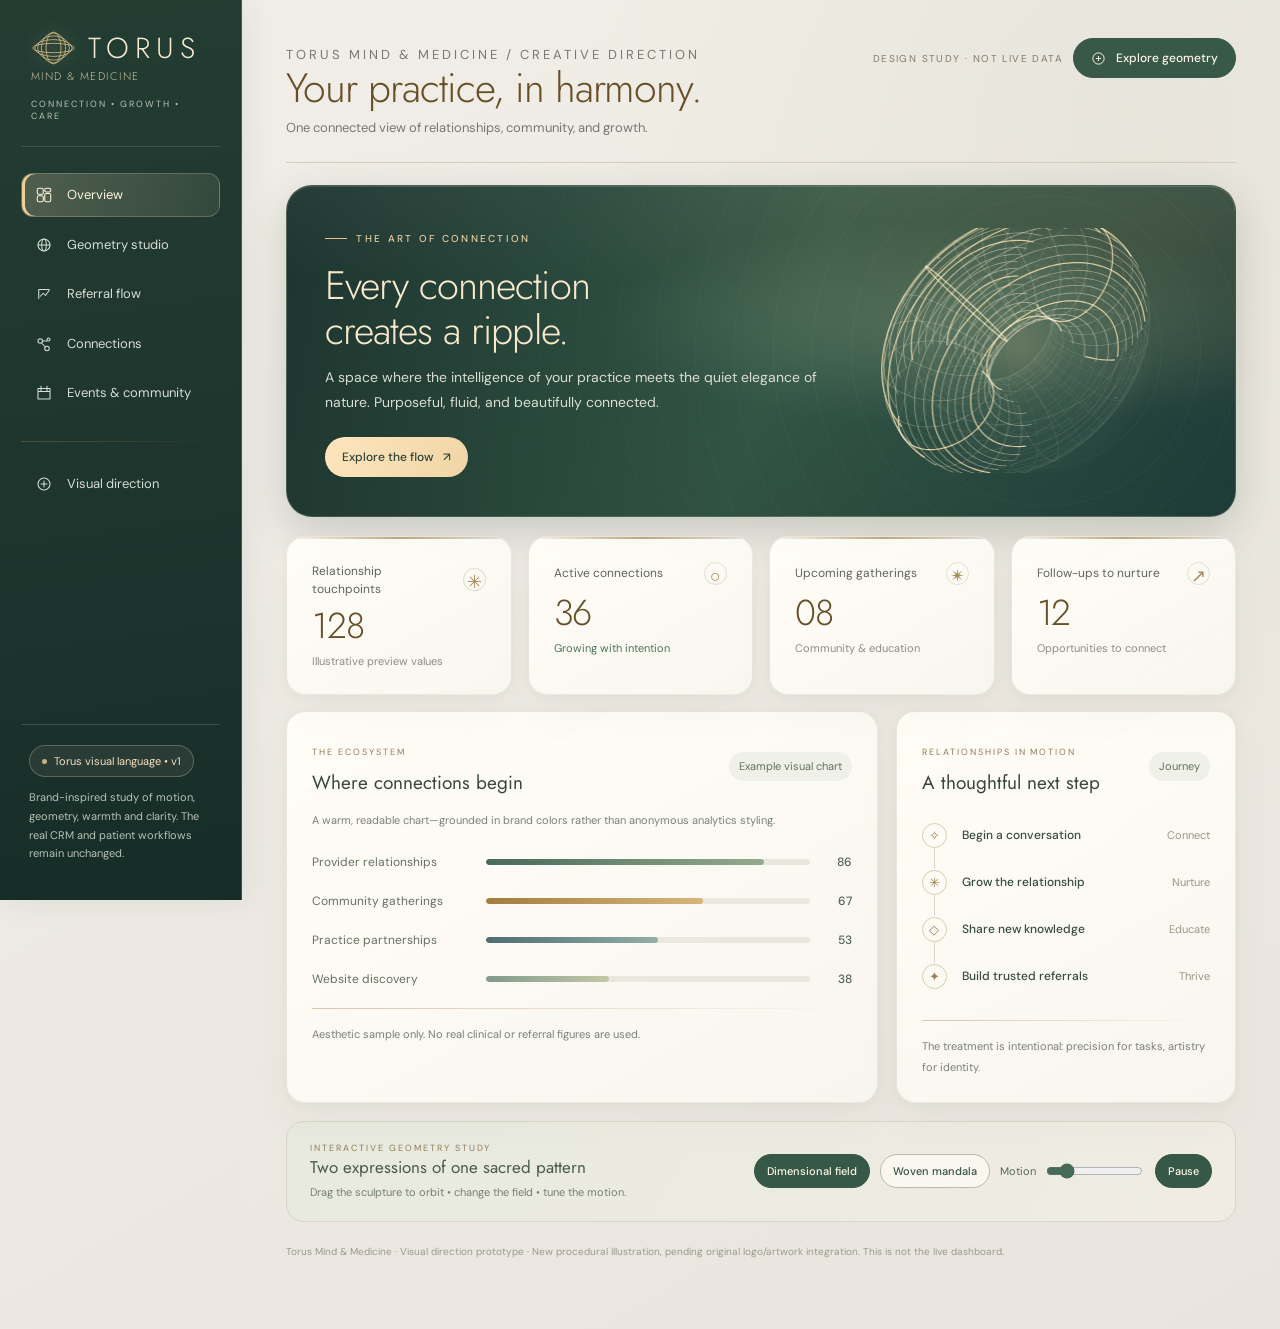
==== dashboard/visual-preview.html @ 4be5b1e2 "Integrate Torus visual theme and animated sacred geometry; bundle reliable self-contained preview" ====
<!doctype html>
<html lang="en" data-theme="torus"><head><meta charset="UTF-8"/><meta name="viewport" content="width=device-width,initial-scale=1"/><title>Torus Mind & Medicine — Visual Direction (Self-contained)</title>
<link rel="preconnect" href="https://fonts.googleapis.com"><link rel="preconnect" href="https://fonts.gstatic.com" crossorigin>
<link href="https://fonts.googleapis.com/css2?family=DM+Sans:wght@400;500;600&family=Jost:wght@300;400;500&display=swap" rel="stylesheet">
<style>
:root{--torus-moss-shadow:#4a6457;--torus-muted-grove:#809a8c;--torus-golden-haze:#ffe5bd;--torus-bronze-soil:#674f28;--torus-solar-resin:#a37c3f;--torus-deep-canopy:#4d6d71;--torus-lunar-sage:#c0c0a5;--torus-moon-dust:#e9e5de;--torus-obsidian-air:#272d32;--bg:#e9e5de;--surface:#f7f4ef;--surface-2:#fdfbf7;--surface-sunken:#dfdbd2;--border:#d4cec2;--text:#272d32;--text-muted:#565b56;--accent:#4a6457;--accent-fg:#fff;--heading:#674f28;--highlight:#ffe5bd;--font-display:'Jost',sans-serif;--font-sans:'DM Sans',sans-serif;--display-weight:300;--text-xs:12px;--text-sm:14px;--text-md:16px;--text-lg:18px;--text-2xl:28px;--text-3xl:36px;--leading-tight:1.15;--leading-body:1.55;--radius-md:12px;--radius-lg:20px;--space-1:4px;--space-2:8px;--space-3:12px;--space-4:16px;--space-5:24px;--space-6:32px;--ease-out:cubic-bezier(.16,1,.3,1);--content-max:1600px;--sidebar-w:242px;--hit:44px;--shadow-sm:0 1px 2px rgba(39,45,50,.04)}
*{box-sizing:border-box}html,body{margin:0;min-height:100%;}body{font:14px/1.5 var(--font-sans);background:var(--bg);color:var(--text);-webkit-font-smoothing:antialiased}.app{display:grid;grid-template-columns:242px minmax(0,1fr);min-height:100vh}.side{display:flex;flex-direction:column;padding:31px 21px 26px;gap:26px;position:sticky;top:0;height:100vh}.brand{display:grid;gap:4px;padding:0 10px}.brand-row{display:flex;gap:12px;align-items:center}.brand-mark{width:45px;height:34px;color:#e4c48c}.wordmark{font:300 29px/1 var(--font-display);color:#eee7d8;text-transform:uppercase;letter-spacing:.22em}.tagline{font:300 11px/1.4 var(--font-display);letter-spacing:.19em;text-transform:uppercase}.brand small{font:400 9px var(--font-sans);text-transform:uppercase;letter-spacing:.22em;margin-top:10px}.nav{display:grid;gap:6px}.nav a{display:flex;gap:14px;align-items:center;text-decoration:none;border:1px solid transparent;padding:11px 13px;border-radius:12px;font-size:13px;white-space:nowrap}.nav a svg{width:18px;height:18px;stroke:currentColor;fill:none;stroke-width:1.4;stroke-linecap:round;stroke-linejoin:round}.side-foot{margin-top:auto;padding:20px 8px 0;border-top:1px solid rgba(255,255,255,.14)}.side-foot p{font-size:11px;color:#b8c2b6;line-height:1.7}.side-foot .chipfoot{border:1px solid rgba(251,228,186,.26);border-radius:50px;padding:7px 12px;color:#f5e1bf;font-size:11px;display:inline-flex;gap:7px;align-items:center;background:rgba(252,229,189,.07)}.chipfoot::before{content:'';width:5px;height:5px;border-radius:50%;background:#c8b37f}.main{padding:38px 44px 70px;max-width:1600px;width:100%}.top{display:flex;justify-content:space-between;align-items:flex-start;gap:20px;margin-bottom:22px;border-bottom:1px solid var(--border);padding-bottom:27px}.eyebrow{font-size:10px;text-transform:uppercase;letter-spacing:.23em;color:#7a856c;margin:0 0 9px}.top h1{font:300 41px/1.14 var(--font-display);letter-spacing:-.035em;color:var(--heading);margin:0}.top p{color:#757971;font-size:13px;margin:7px 0 0}.top-actions{display:flex;gap:10px;align-items:center}.button{font:500 12px var(--font-sans);padding:10px 17px;border-radius:40px;border:1px solid #b8baab;background:rgba(255,255,255,.44);color:#385344;cursor:pointer;min-height:40px;display:inline-flex;align-items:center;gap:10px}.button:hover{background:#fffdfa}.button.dark{background:#385947;color:#fff8e8;border-color:#385947}.button svg{width:15px;height:15px}.preview-stamp{font-size:10px;color:#827b69;text-transform:uppercase;letter-spacing:.14em;white-space:nowrap}.welcome{display:grid;grid-template-columns:minmax(0,1fr) 41%;align-items:center;padding:34px 39px;min-height:270px;margin-bottom:19px;gap:14px}.welcome .label{font:500 10px var(--font-sans);letter-spacing:.23em;text-transform:uppercase;color:#e7cba1;margin-bottom:19px;display:inline-flex;gap:9px;align-items:center}.welcome .label:before{content:'';display:block;width:22px;height:1px;background:#e3c38b}.welcome h2{margin:0;max-width:15ch;font:300 37px/1.12 var(--font-display);letter-spacing:-.03em;color:#ffead0}.welcome p{max-width:43ch;font-size:13px;color:#ecedde;line-height:1.8;margin:12px 0 22px}.welcome .button{background:linear-gradient(115deg,#ffe5bd,#efd5a6);border:none;color:#2d4438}.kpis{display:grid;grid-template-columns:repeat(4,minmax(0,1fr));gap:16px;margin:16px 0}.kpi{padding:21px 21px 19px;min-height:133px;display:grid;align-content:start;gap:6px;border-radius:18px}.kpi .kpi-head{display:flex;align-items:center;justify-content:space-between;gap:9px;color:#5d655b;font-size:12px}.kpi .mini-icon{height:23px;width:23px;border:1px solid #dfdfd1;border-radius:50%;display:grid;place-items:center;font:18px var(--font-display);color:#a78c5e}.kpi b{font:300 36px/1.2 var(--font-display);letter-spacing:-.03em;color:#604f37}.kpi small{font-size:11px;color:#8a8d84}.tiny{font-size:11px;color:#788278}.good{color:#487558!important}.two-col{display:grid;grid-template-columns:minmax(0,1.27fr) minmax(265px,.73fr);gap:18px}.card{padding:25px;border-radius:19px;min-width:0}.card-head{display:flex;align-items:center;justify-content:space-between;gap:16px;margin-bottom:16px}.card-head h2{font:400 19px var(--font-display);color:#39483b;margin:0}.card-head small{color:#8a8e82;font-size:11px}.pill{display:inline-flex;padding:6px 10px;border-radius:100px;background:#eff0e8;color:#627262;font-size:11px}.bars{display:grid;gap:21px;margin-top:25px}.bar{display:grid;grid-template-columns:160px 1fr 28px;gap:14px;align-items:center;font-size:12px;color:#657063}.bar .track{height:6px;border-radius:20px;background:#e9e8de;overflow:hidden}.bar .fill{display:block;height:100%;border-radius:20px;background:linear-gradient(90deg,#476957,#94ab8f);width:var(--w)}.bar:nth-child(2) .fill{background:linear-gradient(90deg,#a37c3f,#d7b679)}.bar:nth-child(3) .fill{background:linear-gradient(90deg,#4d6d71,#92afa8)}.bar:nth-child(4) .fill{background:linear-gradient(90deg,#809a8c,#c5c8a6)}.bar b{text-align:right;font-weight:500;color:#536358}.journey{display:grid;gap:0}.journey-row{display:grid;grid-template-columns:30px 1fr auto;gap:10px;align-items:center;position:relative;padding:11px 0}.journey-row:not(:last-child):after{content:'';position:absolute;left:12px;top:36px;bottom:-10px;border-left:1px solid #ddd7c6}.j-icon{height:25px;width:25px;display:grid;place-items:center;border:1px solid #d8ccae;border-radius:50%;color:#9b8056;font-size:13px}.journey-row b{font-weight:500;font-size:12px;color:#374b40}.journey-row span{font-size:11px;color:#9c9484}.visual-lab{margin-top:18px;display:flex;justify-content:space-between;align-items:center;gap:16px;padding:20px 23px;border:1px solid #d7d6c9;border-radius:18px;background:linear-gradient(120deg,#e8eadf,#f0ece3)}.visual-lab h3{margin:0;color:#495c4c;font:400 17px var(--font-display)}.visual-lab p{margin:5px 0 0;font-size:11px;color:#748073}.field-controls{display:flex;align-items:center;gap:10px;flex-wrap:wrap}.field-controls .button{background:#f9f7f0;min-height:34px;padding:7px 12px;font-size:11px}.field-controls .button[aria-pressed='true']{background:#365848;border-color:#365848;color:#fff8e5}.field-controls label{font-size:11px;display:flex;align-items:center;gap:8px;color:#576957}.field-controls input{accent-color:#456b58;width:97px}.mono-tag{font-size:9px;letter-spacing:.22em;color:#907b58;text-transform:uppercase}.footer-note{margin:22px 0 0;color:#9a998d;font-size:10px}.dot-divider{height:1px;background:linear-gradient(90deg,rgba(163,124,63,.4),transparent);margin:20px 0 14px}.mobile-nav{display:none}
@media(max-width:1050px){.app{grid-template-columns:200px 1fr}.side{padding:23px 12px}.main{padding:25px 23px}.welcome{padding:27px}.welcome h2{font-size:31px}.kpis{grid-template-columns:repeat(2,minmax(0,1fr))}.two-col{grid-template-columns:1fr}}
@media(max-width:700px){.app{display:block}.side{position:static;width:auto;height:auto;padding:14px 20px;gap:0}.brand{padding:0;display:flex;align-items:center;gap:18px}.brand .brand-row{flex:none}.brand small,.side .nav,.side-foot{display:none}.main{padding:20px 14px}.top h1{font-size:31px}.top-actions{display:none}.welcome{grid-template-columns:1fr;padding:24px}.welcome h2{font-size:30px}.welcome .torus-field{height:210px}.visual-lab{display:grid}.kpis{gap:10px}.kpi{padding:16px}.kpi b{font-size:31px}.bar{grid-template-columns:116px 1fr 23px;gap:8px}.mobile-nav{display:flex;color:#e5d9b9;justify-content:space-between;margin-left:auto}.mono-tag{display:none}}
</style><style id="torus-visual-embedded">/* TORUS | Visual signature layer v1
   Add after the existing tokens.css, torus-theme.css and style.css.
   Uses the existing verified palette; no changes to data, navigation, or backend. */
[data-theme='torus'] {
  --visual-forest: #213a32;
  --visual-forest-mid: #355747;
  --visual-gold: var(--torus-golden-haze);
  --visual-gold-deep: var(--torus-solar-resin);
  --visual-paper: #f6f2ea;
  --visual-leaf: #becfba;
  --visual-halo: rgb(163 124 63 / .17);
  --visual-outline: rgb(103 79 40 / .11);
}
[data-theme='torus'] body,
[data-theme='torus'] .main {background: radial-gradient(ellipse at 86% 9%,rgb(192 192 165 / .15),transparent 42%),linear-gradient(150deg,#f1eee7,var(--torus-moon-dust));}
[data-theme='torus'] .side {
  background:linear-gradient(172deg,#233d33 0%,#1d332d 66%,#162c27 100%);
  border-right:1px solid rgb(255 229 189 / .17);
  box-shadow:5px 0 32px rgb(30 46 39 / .07);
}
[data-theme='torus'] .brand {padding-bottom:var(--space-5);border-bottom:1px solid rgb(255 239 206 / .13);}
[data-theme='torus'] .brand-mark {color:#e4c48c;filter:drop-shadow(0 0 9px rgb(255 229 189 / .25));}
[data-theme='torus'] .brand .wordmark {color:#f7e9d1;font-weight:300;letter-spacing:.21em;}
[data-theme='torus'] .brand .tagline {color:#cbbf9d;letter-spacing:.13em;}
[data-theme='torus'] .brand small{color:#b8c2b6;}
[data-theme='torus'] .nav a{color:#d5ddd4;}
[data-theme='torus'] .nav a:hover{background:rgb(255 238 200 / .11);color:#fff6e3;}
[data-theme='torus'] .nav a[aria-current='page']{
  background:linear-gradient(98deg,rgb(245 229 186 / .22),rgb(245 229 186 / .09));
  border:1px solid rgb(255 229 189 / .21);
  color:#fff4dc;box-shadow:inset 3px 0 0 #f0ce94;
}
[data-theme='torus'] .side-foot .who{color:#d5ddd4;}
[data-theme='torus'] .side-foot .sample{background:rgb(245 222 164 / .14);color:#ecd4a2;}
[data-theme='torus'] .side-foot .btn{background:rgb(255 245 226 / .08);color:#f7e9d1;border-color:rgb(255 245 226 / .35);}
[data-theme='torus'] .top{border-bottom:1px solid var(--border);padding-bottom:var(--space-5);}
[data-theme='torus'] .top h1{font-weight:300;letter-spacing:-.025em;}
[data-theme='torus'] .card:not(.welcome){
  background:linear-gradient(151deg,rgba(255,253,247,.97),rgba(248,246,240,.96));
  border:1px solid var(--visual-outline);
  box-shadow:0 3px 12px rgba(39,45,50,.035),0 18px 46px rgba(82,72,51,.035);
}
[data-theme='torus'] .kpi{position:relative;overflow:hidden;transition:transform .3s var(--ease-out),box-shadow .3s var(--ease-out);}
[data-theme='torus'] .kpi:before{content:'';position:absolute;left:0;right:0;top:0;height:2px;background:linear-gradient(90deg,rgba(163,124,63,.05),rgba(163,124,63,.67),rgba(74,100,87,.16));}
@media (hover:hover){[data-theme='torus'] .kpi:hover{transform:translateY(-3px);box-shadow:0 18px 38px rgba(39,45,50,.09);}}
[data-theme='torus'] .kpi b{color:var(--torus-bronze-soil);font-weight:300;}
[data-theme='torus'] .btn.primary{background:linear-gradient(110deg,#4a6457,#365d4a);box-shadow:0 4px 12px rgb(74 100 87 / .16);}
[data-theme='torus'] .chip.accent{background:#e3e8df;}
[data-theme='torus'] .bar-fill{background:linear-gradient(90deg,#4a6457,#9cb1a0);}
[data-theme='torus'] .welcome{
  min-height:267px;
  border-radius:26px;
  position:relative;
  isolation:isolate;
  overflow:hidden;
  display:grid;
  grid-template-columns:minmax(0,1fr) minmax(275px,41%);
  gap:var(--space-4);
  background:
    radial-gradient(ellipse at 71% 42%,rgb(157 179 151 / .28),transparent 38%),
    radial-gradient(ellipse at 91% 13%,rgb(163 124 63 / .18),transparent 48%),
    linear-gradient(112deg,#1c332e 0%,#345847 52%,#203e3b 100%);
  border:1px solid rgb(255 235 200 / .17);
  color:#f5f0e5;
  box-shadow:0 14px 42px rgb(33 58 50 / .19),inset 0 1px 0 rgb(255 255 255 / .12);
  padding:clamp(25px,3vw,42px);
}
[data-theme='torus'] .welcome:before{
  content:'';position:absolute;inset:0;z-index:-1;pointer-events:none;
  background:repeating-radial-gradient(circle at 80% 50%,transparent 0 37px,rgba(255,229,189,.042) 38px,transparent 39px);
  mask-image:linear-gradient(90deg,transparent,black 55%);
}
[data-theme='torus'] .welcome:after{
  content:'';position:absolute;inset:0;pointer-events:none;
  background:linear-gradient(180deg,rgba(255,255,255,.045),transparent 29%,rgba(6,14,12,.08));
  z-index:0;
}
[data-theme='torus'] .welcome>div:first-child{position:relative;z-index:2;}
[data-theme='torus'] .welcome h2{
  font-size:clamp(28px,3.1vw,42px);max-width:14ch;
  letter-spacing:-.025em;font-weight:300;color:#f8e9cc;
}
[data-theme='torus'] .welcome p{max-width:51ch;color:#e7e9dc;opacity:.93;font-size:var(--text-sm);line-height:1.8;}
[data-theme='torus'] .welcome .btn{
  color:#263b32;background:linear-gradient(115deg,#ffe5bd,#efd5a6);
  border:1px solid rgba(255,255,255,.15);
  box-shadow:0 6px 14px rgba(0,0,0,.10);
}
[data-theme='torus'] .welcome .btn:hover{background:#fff1d4;}
[data-theme='torus'] .torus-field{
  width:100%;height:245px;position:relative;z-index:1;
  min-width:0;align-self:center;cursor:grab;touch-action:pan-y;
}
[data-theme='torus'] .torus-field.is-dragging{cursor:grabbing;touch-action:none;}
[data-theme='torus'] .torus-field__canvas{display:block;max-width:100%;}
[data-theme='torus'] .welcome .torus{display:none;}
@media(max-width:900px) {
  [data-theme='torus'] .welcome{grid-template-columns:minmax(0,1fr) 38%;min-height:225px;padding:var(--space-5);}
  [data-theme='torus'] .torus-field{height:205px;}
}
@media(max-width:620px) {
  [data-theme='torus'] .welcome{grid-template-columns:1fr;gap:0;min-height:0;padding:var(--space-5);}
  [data-theme='torus'] .welcome h2{max-width:none;}
  [data-theme='torus'] .torus-field{height:195px;margin-top:8px;}
}
@media(prefers-reduced-motion:reduce){
  [data-theme='torus'] .kpi,[data-theme='torus'] .btn,[data-theme='torus'] .nav a{transition:none!important;}
  [data-theme='torus'] .bar-fill,[data-theme='torus'] .meter i{animation:none!important;}
}

[data-theme='torus'] .torus-field__motion-toggle {
  position:absolute;right:8px;bottom:8px;z-index:3;
  border:1px solid rgb(255 229 189 / .36);background:rgb(21 41 32 / .72);
  color:#f9e6c6;padding:6px 11px;border-radius:999px;font:500 10px var(--font-sans);
  cursor:pointer;backdrop-filter:blur(8px);min-height:30px;
}
[data-theme='torus'] .torus-field__motion-toggle:hover {background:rgb(21 41 32 / .93);}
[data-theme='torus'] .torus-field__motion-toggle:focus-visible {outline:2px solid var(--highlight);outline-offset:2px;}
</style></head>
<body><div class="app">
<aside class="side"><div class="brand"><div class="brand-row"><svg class="brand-mark" viewBox="0 0 48 36" aria-hidden="true"><g stroke="currentColor" fill="none" stroke-width=".8"><ellipse cx="24" cy="18" rx="22" ry="5"/><ellipse cx="24" cy="18" rx="20" ry="9"/><ellipse cx="24" cy="18" rx="17" ry="13"/><ellipse cx="24" cy="18" rx="13" ry="16"/><ellipse cx="24" cy="18" rx="8" ry="17"/></g></svg><span class="wordmark">Torus</span></div><div class="tagline">Mind &amp; Medicine</div><small>Connection • Growth • Care</small></div>
<nav class="nav" aria-label="Visual study navigation">
<a href="#overview" aria-current="page"><svg viewBox="0 0 24 24"><rect x="3" y="3" width="8" height="8" rx="2"/><rect x="13" y="3" width="8" height="5" rx="2"/><rect x="13" y="10" width="8" height="11" rx="2"/><rect x="3" y="13" width="8" height="8" rx="2"/></svg>Overview</a>
<a href="#visual-controls"><svg viewBox="0 0 24 24"><circle cx="12" cy="12" r="8"/><ellipse cx="12" cy="12" rx="3" ry="8"/><path d="M4 12h16"/></svg>Geometry studio</a>
<a href="#flow"><svg viewBox="0 0 24 24"><path d="M5 18V6h14M7 15l4-4 3 3 5-7"/></svg>Referral flow</a>
<a href="#flow"><svg viewBox="0 0 24 24"><circle cx="7" cy="8" r="3"/><circle cx="18" cy="6" r="2"/><circle cx="16" cy="18" r="3"/><path d="M10 8h6M9 11l5 5"/></svg>Connections</a>
<a href="#flow"><svg viewBox="0 0 24 24"><path d="M4 6h16v14H4zM4 10h16M8 3v6M16 3v6"/></svg>Events &amp; community</a>
<div class="dot-divider"></div><a href="#visual-controls"><svg viewBox="0 0 24 24"><circle cx="12" cy="12" r="8"/><path d="M12 8v8M8 12h8"/></svg>Visual direction</a>
</nav><div class="side-foot"><div class="chipfoot">Torus visual language • v1</div><p>Brand-inspired study of motion, geometry, warmth and clarity. The real CRM and patient workflows remain unchanged.</p></div></aside>
<main id="overview" class="main"><header class="top"><div><p class="eyebrow">Torus Mind &amp; Medicine / Creative direction</p><h1>Your practice, in harmony.</h1><p>One connected view of relationships, community, and growth.</p></div><div class="top-actions"><span class="preview-stamp">Design study · not live data</span><button class="button dark" onclick="document.querySelector('#visual-controls').scrollIntoView({behavior:'smooth'})"><svg viewBox="0 0 24 24" fill="none" stroke="currentColor" stroke-width="1.5"><circle cx="12" cy="12" r="9"/><path d="M12 8v8m-4-4h8"/></svg>Explore geometry</button></div></header>
<section class="welcome"><div><div class="label">The art of connection</div><h2>Every connection creates a ripple.</h2><p>A space where the intelligence of your practice meets the quiet elegance of nature. Purposeful, fluid, and beautifully connected.</p><button class="button" onclick="document.getElementById('flow').scrollIntoView({behavior:'smooth'})">Explore the flow <span aria-hidden="true">↗</span></button></div><div data-torus-visual data-controls="false" data-mode="torus" data-speed="0.26" aria-label="Rotating sacred geometry visualization"></div></section>
<section class="kpis" aria-label="Illustrative dashboard cards"><div class="card kpi"><div class="kpi-head">Relationship touchpoints <span class="mini-icon">✳</span></div><b>128</b><small>Illustrative preview values</small></div><div class="card kpi"><div class="kpi-head">Active connections <span class="mini-icon">○</span></div><b>36</b><small class="good">Growing with intention</small></div><div class="card kpi"><div class="kpi-head">Upcoming gatherings <span class="mini-icon">✴</span></div><b>08</b><small>Community &amp; education</small></div><div class="card kpi"><div class="kpi-head">Follow-ups to nurture <span class="mini-icon">↗</span></div><b>12</b><small>Opportunities to connect</small></div></section>
<div id="flow" class="two-col"><section class="card"><div class="card-head"><div><p class="mono-tag">The ecosystem</p><h2>Where connections begin</h2></div><span class="pill">Example visual chart</span></div><p class="tiny">A warm, readable chart—grounded in brand colors rather than anonymous analytics styling.</p><div class="bars"><div class="bar"><span>Provider relationships</span><div class="track"><i class="fill" style="--w:86%"></i></div><b>86</b></div><div class="bar"><span>Community gatherings</span><div class="track"><i class="fill" style="--w:67%"></i></div><b>67</b></div><div class="bar"><span>Practice partnerships</span><div class="track"><i class="fill" style="--w:53%"></i></div><b>53</b></div><div class="bar"><span>Website discovery</span><div class="track"><i class="fill" style="--w:38%"></i></div><b>38</b></div></div><div class="dot-divider"></div><span class="tiny">Aesthetic sample only. No real clinical or referral figures are used.</span></section>
<section class="card"><div class="card-head"><div><p class="mono-tag">Relationships in motion</p><h2>A thoughtful next step</h2></div><span class="pill">Journey</span></div><div class="journey"><div class="journey-row"><div class="j-icon">✧</div><b>Begin a conversation</b><span>Connect</span></div><div class="journey-row"><div class="j-icon">✳</div><b>Grow the relationship</b><span>Nurture</span></div><div class="journey-row"><div class="j-icon">◇</div><b>Share new knowledge</b><span>Educate</span></div><div class="journey-row"><div class="j-icon">✦</div><b>Build trusted referrals</b><span>Thrive</span></div></div><div class="dot-divider"></div><span class="tiny">The treatment is intentional: precision for tasks, artistry for identity.</span></section></div>
<section id="visual-controls" class="visual-lab"><div><div class="mono-tag">Interactive geometry study</div><h3>Two expressions of one sacred pattern</h3><p>Drag the sculpture to orbit • change the field • tune the motion.</p></div><div class="field-controls"><button class="button" id="mode-torus" aria-pressed="true">Dimensional field</button><button class="button" id="mode-rosette" aria-pressed="false">Woven mandala</button><label>Motion <input id="speed" aria-label="Rotation speed" type="range" min="0" max="1.6" step="0.02" value="0.26"></label><button class="button" id="play-toggle" aria-pressed="true">Pause</button></div></section><p class="footer-note">Torus Mind &amp; Medicine · Visual direction prototype · New procedural illustration, pending original logo/artwork integration. This is not the live dashboard.</p></main></div>
<script id="torus-motion-embedded">/* Torus Mind & Medicine — visual field engine.
   Original procedural artwork, not a copy of the client's source animation.
   Canvas2D; no dependencies, no data access, respects reduced motion.
   All motion can be retuned when an authorized reference animation is supplied. */
(() => {
  'use strict';
  const instances = new WeakMap();
  const all = new Set();
  const TWO_PI = Math.PI * 2;
  const reduceMotion = window.matchMedia('(prefers-reduced-motion: reduce)');
  const clamp = (n, a, b) => Math.max(a, Math.min(b, n));
  const rgba = (r, g, b, a) => `rgba(${r},${g},${b},${a})`;
  let raf = 0, last = 0;

  function mount(host) {
    if (instances.has(host)) return instances.get(host);
    host.classList.add('torus-field');
    host.setAttribute('role', 'img');
    host.setAttribute('aria-label', 'Animated original toroidal sacred geometry with orbiting luminous threads.');
    const canvas = document.createElement('canvas');
    canvas.className = 'torus-field__canvas';
    canvas.setAttribute('aria-hidden', 'true');
    host.appendChild(canvas);
    const toggle = host.dataset.controls === 'false' ? null : document.createElement('button');
    if (toggle) {
      toggle.type = 'button';
      toggle.className = 'torus-field__motion-toggle';
      toggle.setAttribute('aria-label', 'Pause geometric animation');
      toggle.textContent = 'Pause motion';
      host.appendChild(toggle);
    }
    const ctx = canvas.getContext('2d', {alpha: true});
    if (!ctx) return null;
    const inst = {
      host, canvas, ctx, toggle, w: 480, h: 330, dpr: 1,
      speed: Number(host.dataset.speed || 0.26),
      mode: host.dataset.mode || 'torus',
      play: !reduceMotion.matches, visible: true,
      time: 0.7, orbitX: -0.38, orbitY: 0.32,
      drag: null, pointerX: 0, pointerY: 0, lastFrame: 0
    };
    instances.set(host, inst);
    all.add(inst);
    if (toggle) toggle.addEventListener('click', () => { inst.play = !inst.play; updateButton(inst); draw(inst); start(); });
    const resize = () => {
      const b = host.getBoundingClientRect();
      inst.w = Math.max(1, b.width);
      inst.h = Math.max(1, b.height);
      inst.dpr = Math.min(2, window.devicePixelRatio || 1);
      canvas.width = Math.round(inst.w * inst.dpr);
      canvas.height = Math.round(inst.h * inst.dpr);
      canvas.style.width = `${inst.w}px`;
      canvas.style.height = `${inst.h}px`;
      draw(inst);
    };
    if (typeof ResizeObserver !== 'undefined') {
      inst.resizeObs = new ResizeObserver(resize); inst.resizeObs.observe(host);
    } else window.addEventListener('resize', resize);
    if (typeof IntersectionObserver !== 'undefined') {
      inst.intersectionObs = new IntersectionObserver((entries) => { inst.visible = entries[0].isIntersecting; start(); }, {rootMargin: '60px'});
      inst.intersectionObs.observe(host);
    }
    host.addEventListener('pointerdown', (ev) => {
      if (ev.target.closest('button, input')) return;
      inst.drag = {x: ev.clientX, y: ev.clientY};
      host.setPointerCapture?.(ev.pointerId);
      host.classList.add('is-dragging');
    });
    host.addEventListener('pointermove', (ev) => {
      if (!inst.drag) return;
      const dx = ev.clientX - inst.drag.x, dy = ev.clientY - inst.drag.y;
      inst.orbitY += dx * .007;
      inst.orbitX = clamp(inst.orbitX + dy * .007, -1.5, 1.5);
      inst.drag = {x: ev.clientX, y: ev.clientY};
      draw(inst);
    });
    const release = () => {inst.drag = null; host.classList.remove('is-dragging');};
    host.addEventListener('pointerup', release); host.addEventListener('pointercancel', release);
    resize();
    updateButton(inst);
    start();
    return inst;
  }

  function project(i, x, y, z) {
    const ry = i.orbitY + i.time * .16;
    const rx = -.20 + i.orbitX + .08 * Math.sin(i.time * .17);
    const rz = i.time * .072;
    const cy = Math.cos(ry), sy = Math.sin(ry), cx = Math.cos(rx), sx = Math.sin(rx), cz = Math.cos(rz), sz = Math.sin(rz);
    let nx = x*cy + z*sy, nz = -x*sy + z*cy;
    let ny = y*cx - nz*sx; nz = y*sx + nz*cx;
    let tx = nx*cz - ny*sz, ty=nx*sz + ny*cz;
    const perspective = 4.6/(4.6-nz*.42);
    const scale = Math.min(i.w * .41, i.h * .33) * perspective;
    return [i.w*.51+tx*scale, i.h*.50+ty*scale, nz];
  }

  function geometry(u,v) {
    const R=1.16, r=.63;
    return [(R+r*Math.cos(v))*Math.cos(u), (R+r*Math.cos(v))*Math.sin(u), r*Math.sin(v)];
  }

  function drawThreads(i, ctx, isFront) {
    const N=32, M=24;
    ctx.lineCap='round'; ctx.lineJoin='round';
    for(let family=0;family<2;family++) {
      const count=family===0 ? N:M, steps=family===0 ? 122:98;
      for(let j=0;j<count;j++) {
        const t0=TWO_PI*j/count, colorMix=j%5===0;
        ctx.beginPath(); let open=false;
        for(let s=0;s<=steps;s++) {
          const t=TWO_PI*s/steps;
          const u=family===0 ? t : t0;
          const v=family===0 ? t0 + .16*Math.sin(i.time*.37 + t0*2) : t;
          const p=geometry(u,v), q=project(i,...p);
          // Separate the near and far hemispheres for correct luminous occlusion.
          const shouldDraw=isFront ? q[2]>=-.035 : q[2]<-.035;
          if(shouldDraw) {if(!open){ctx.moveTo(q[0],q[1]);open=true;} else ctx.lineTo(q[0],q[1]);}
          else open=false;
        }
        ctx.strokeStyle = isFront
          ? (colorMix ? rgba(255,228,175,.82) : rgba(232,220,187,family===0?.58:.31))
          : (colorMix ? rgba(233,207,153,.20) : rgba(180,208,189,.115));
        ctx.lineWidth = isFront ? (colorMix ? 1.2 : .72) : .54;
        ctx.stroke();
      }
    }
  }

  function drawParticles(i, ctx) {
    const time=i.time;
    for(let k=0;k<94;k++) {
      const u=TWO_PI*((k*0.61803398875)%1) + time*(k%3===0?.55:.23);
      const v=TWO_PI*((k*0.4142135623)%1) + time*(k%5===0?.32:.50);
      const q=project(i,...geometry(u,v));
      const a = clamp(.22 + q[2]*.19, .07,.72);
      const radius=(k%9===0?1.75:.67)*Math.min(1.3,i.w/550);
      ctx.beginPath();ctx.arc(q[0],q[1],radius,0,TWO_PI);
      ctx.fillStyle=rgba(255,230,174,a);ctx.fill();
    }
  }

  function drawRosette(i,ctx) {
    const s=Math.min(i.w*.38,i.h*.43), cx=i.w*.50, cy=i.h*.50;
    ctx.save();ctx.translate(cx,cy);
    ctx.rotate(i.time*.08);
    ctx.globalCompositeOperation='screen';
    for(let k=0;k<42;k++){
      const a=TWO_PI*k/42;
      ctx.beginPath();
      ctx.ellipse(0,0,s*.94,s*.27,a+i.time*.018,0,TWO_PI);
      ctx.strokeStyle=k%7===0?'rgba(255,225,163,.53)':'rgba(221,219,184,.31)';
      ctx.lineWidth=k%7===0?1.05:.7;ctx.stroke();
    }
    for(let k=0;k<3;k++){
      ctx.beginPath();ctx.arc(0,0,s*(.18+k*.29),0,TWO_PI);
      ctx.strokeStyle=k===0?'rgba(255,222,153,.45)':'rgba(228,227,202,.11)';
      ctx.stroke();
    }
    ctx.restore();
  }

  function draw(i) {
    if(!i.host.isConnected) return;
    const {ctx,w,h,dpr}=i;
    ctx.setTransform(dpr,0,0,dpr,0,0);
    ctx.clearRect(0,0,w,h);
    const cx=w*.51,cy=h*.5;
    const glow=ctx.createRadialGradient(cx,cy,6,cx,cy,Math.min(w,h)*.56);
    glow.addColorStop(0,'rgba(255,228,174,.16)');
    glow.addColorStop(.34,'rgba(151,176,145,.11)');
    glow.addColorStop(1,'rgba(255,255,255,0)');
    ctx.fillStyle=glow;ctx.fillRect(0,0,w,h);
    ctx.save();ctx.globalCompositeOperation='screen';
    if(i.mode==='rosette') drawRosette(i,ctx);
    else {
      drawThreads(i,ctx,false);
      drawParticles(i,ctx);
      drawThreads(i,ctx,true);
    }
    ctx.restore();
    // Quiet external orbit lines ground the sculpture in its setting.
    ctx.save();ctx.translate(cx,cy);ctx.rotate(-.3+i.time*.018);
    for(let n=0;n<2;n++){
      ctx.beginPath();ctx.ellipse(0,0,Math.min(w*.41,h*.43)+n*15,Math.min(h*.29,w*.23)+n*11,0,0,TWO_PI);
      ctx.strokeStyle='rgba(255,232,188,'+(n===0?.15:.08)+')';ctx.lineWidth=.7;ctx.stroke();
    }
    ctx.restore();
  }

  function updateButton(i) {
    if(!i.toggle) return;
    i.toggle.textContent = i.play ? 'Pause motion' : 'Play motion';
    i.toggle.setAttribute('aria-label',i.play ? 'Pause geometric animation' : 'Play geometric animation');
  }
  function tick(now) {
    raf=0;
    const dt=last ? Math.min(.05,(now-last)/1000):.016; last=now;
    for(const i of all) {
      if(!i.host.isConnected) {
        i.resizeObs?.disconnect();i.intersectionObs?.disconnect();all.delete(i);continue;
      }
      if(!i.visible || document.hidden) continue;
      if(i.play && !reduceMotion.matches) i.time += dt*i.speed*3.2;
      if(i.play && !reduceMotion.matches) draw(i);
    }
    // Only schedule another frame when there is genuinely moving geometry.
    if([...all].some(i => i.play && i.visible && i.speed > 0 && !reduceMotion.matches && !document.hidden)) raf=requestAnimationFrame(tick);
  }
  function start(){if(!raf){last=0;raf=requestAnimationFrame(tick);}}
  function mountAll(root=document) {
    // The existing dashboard creates this placeholder on each route render.
    root.querySelectorAll('.welcome svg.torus').forEach(svg=>{
      const el=document.createElement('div');el.dataset.torusVisual='';el.dataset.mode='torus';
      svg.replaceWith(el);
    });
    root.querySelectorAll('[data-torus-visual]').forEach(mount);
  }
  const api={mountAll,
    setMode(mode){for(const i of all){i.mode=mode==='rosette'?'rosette':'torus';draw(i);}},
    setSpeed(value){for(const i of all)i.speed=clamp(Number(value)||0,.0,2);start();},
    setPlaying(value){for(const i of all){i.play=Boolean(value);updateButton(i);draw(i);}start();},
    toggle(){for(const i of all){i.play=!i.play;updateButton(i);draw(i);}start();},
    render(){for(const i of all)draw(i);}
  };
  window.TorusVisuals=api;
  function init() {
    mountAll();
    const view=document.querySelector('[data-view]');
    if(view) new MutationObserver(()=>mountAll(view)).observe(view,{childList:true});
    reduceMotion.addEventListener?.('change',()=>{for(const i of all){i.play=!reduceMotion.matches;updateButton(i);draw(i);}start();});
    document.addEventListener('visibilitychange',start);
  }
  if(document.readyState==='loading') document.addEventListener('DOMContentLoaded',init);
  else init();
})();
</script>
<script>
(()=>{
const torus=document.getElementById('mode-torus'),rose=document.getElementById('mode-rosette'),pause=document.getElementById('play-toggle');let playing=!window.matchMedia('(prefers-reduced-motion: reduce)').matches;
function setMode(m){window.TorusVisuals?.setMode(m);torus.setAttribute('aria-pressed',String(m==='torus'));rose.setAttribute('aria-pressed',String(m==='rosette'));}
torus.addEventListener('click',()=>setMode('torus'));rose.addEventListener('click',()=>setMode('rosette'));
document.getElementById('speed').addEventListener('input',e=>window.TorusVisuals?.setSpeed(e.target.value));
function sync(){pause.textContent=playing?'Pause':'Play';pause.setAttribute('aria-pressed',String(playing));}
pause.addEventListener('click',()=>{playing=!playing;window.TorusVisuals?.setPlaying(playing);sync();});sync();
})();
</script></body></html>
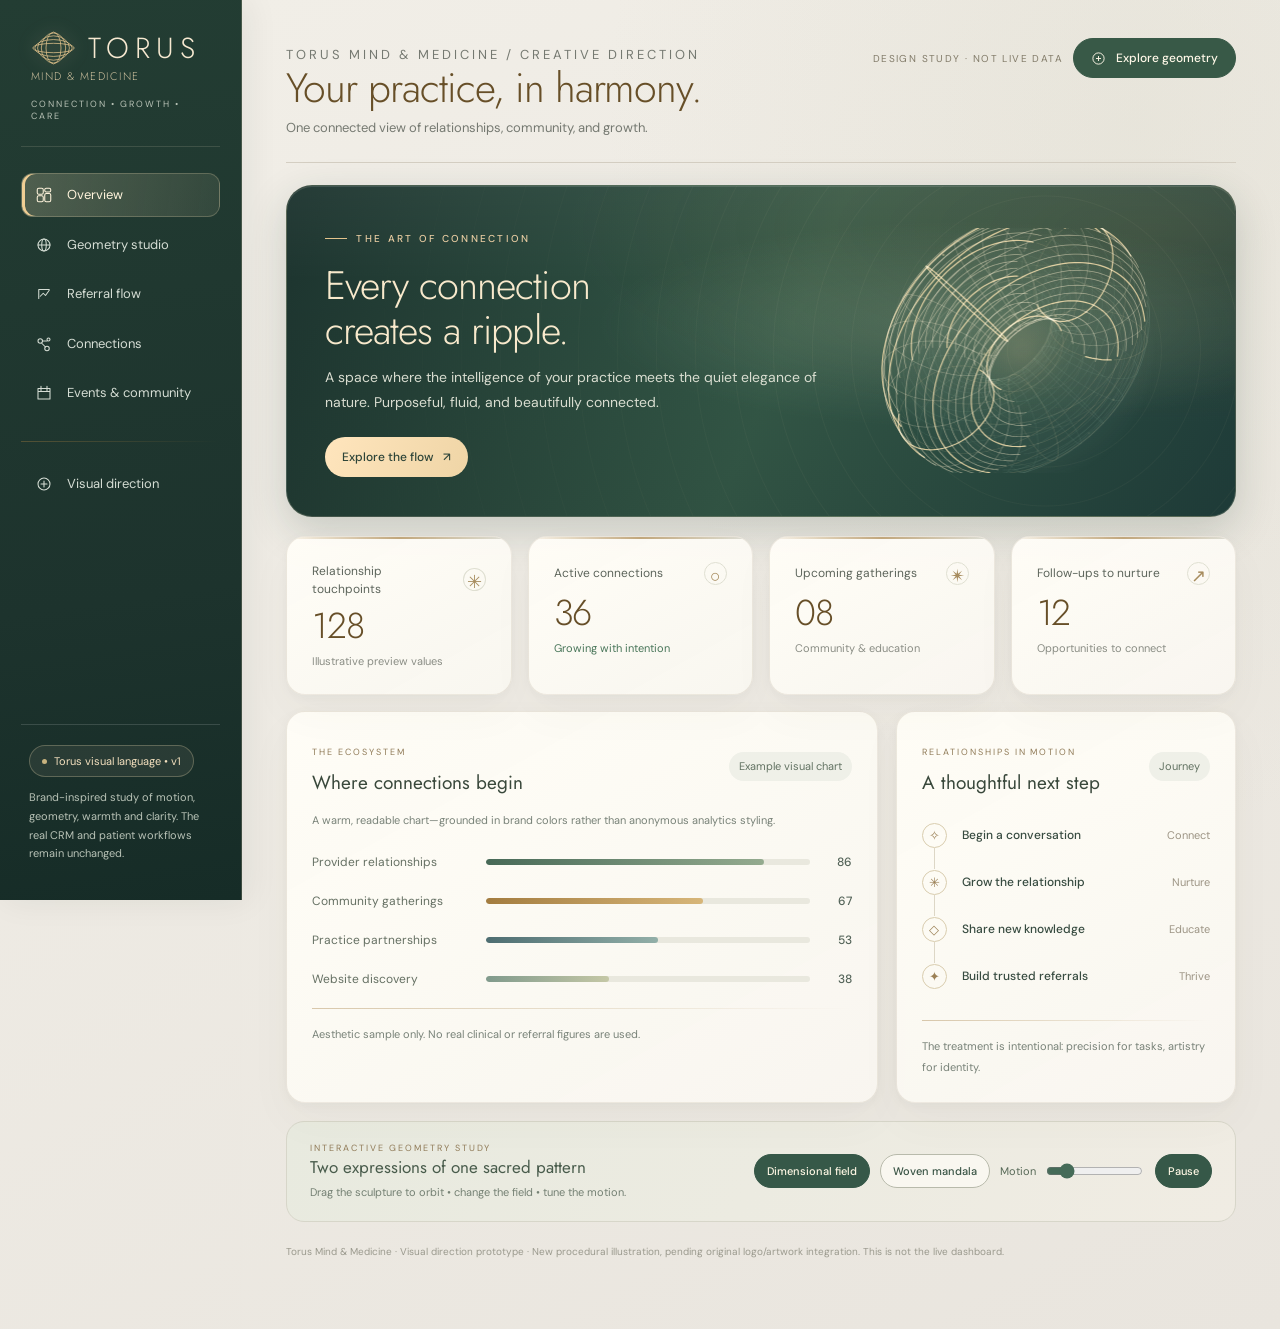
==== commit d0037e88: "Secure public demo data and fix visual-preview CSP interactive rendering" ====
--- a/dashboard/visual-preview.html
+++ b/dashboard/visual-preview.html
@@ -136,8 +136,8 @@
 <a href="#flow"><svg viewBox="0 0 24 24"><path d="M4 6h16v14H4zM4 10h16M8 3v6M16 3v6"/></svg>Events &amp; community</a>
 <div class="dot-divider"></div><a href="#visual-controls"><svg viewBox="0 0 24 24"><circle cx="12" cy="12" r="8"/><path d="M12 8v8M8 12h8"/></svg>Visual direction</a>
 </nav><div class="side-foot"><div class="chipfoot">Torus visual language • v1</div><p>Brand-inspired study of motion, geometry, warmth and clarity. The real CRM and patient workflows remain unchanged.</p></div></aside>
-<main id="overview" class="main"><header class="top"><div><p class="eyebrow">Torus Mind &amp; Medicine / Creative direction</p><h1>Your practice, in harmony.</h1><p>One connected view of relationships, community, and growth.</p></div><div class="top-actions"><span class="preview-stamp">Design study · not live data</span><button class="button dark" onclick="document.querySelector('#visual-controls').scrollIntoView({behavior:'smooth'})"><svg viewBox="0 0 24 24" fill="none" stroke="currentColor" stroke-width="1.5"><circle cx="12" cy="12" r="9"/><path d="M12 8v8m-4-4h8"/></svg>Explore geometry</button></div></header>
-<section class="welcome"><div><div class="label">The art of connection</div><h2>Every connection creates a ripple.</h2><p>A space where the intelligence of your practice meets the quiet elegance of nature. Purposeful, fluid, and beautifully connected.</p><button class="button" onclick="document.getElementById('flow').scrollIntoView({behavior:'smooth'})">Explore the flow <span aria-hidden="true">↗</span></button></div><div data-torus-visual data-controls="false" data-mode="torus" data-speed="0.26" aria-label="Rotating sacred geometry visualization"></div></section>
+<main id="overview" class="main"><header class="top"><div><p class="eyebrow">Torus Mind &amp; Medicine / Creative direction</p><h1>Your practice, in harmony.</h1><p>One connected view of relationships, community, and growth.</p></div><div class="top-actions"><span class="preview-stamp">Design study · not live data</span><button class="button dark" data-scroll-target="visual-controls"><svg viewBox="0 0 24 24" fill="none" stroke="currentColor" stroke-width="1.5"><circle cx="12" cy="12" r="9"/><path d="M12 8v8m-4-4h8"/></svg>Explore geometry</button></div></header>
+<section class="welcome"><div><div class="label">The art of connection</div><h2>Every connection creates a ripple.</h2><p>A space where the intelligence of your practice meets the quiet elegance of nature. Purposeful, fluid, and beautifully connected.</p><button class="button" data-scroll-target="flow">Explore the flow <span aria-hidden="true">↗</span></button></div><div data-torus-visual data-controls="false" data-mode="torus" data-speed="0.26" aria-label="Rotating sacred geometry visualization"></div></section>
 <section class="kpis" aria-label="Illustrative dashboard cards"><div class="card kpi"><div class="kpi-head">Relationship touchpoints <span class="mini-icon">✳</span></div><b>128</b><small>Illustrative preview values</small></div><div class="card kpi"><div class="kpi-head">Active connections <span class="mini-icon">○</span></div><b>36</b><small class="good">Growing with intention</small></div><div class="card kpi"><div class="kpi-head">Upcoming gatherings <span class="mini-icon">✴</span></div><b>08</b><small>Community &amp; education</small></div><div class="card kpi"><div class="kpi-head">Follow-ups to nurture <span class="mini-icon">↗</span></div><b>12</b><small>Opportunities to connect</small></div></section>
 <div id="flow" class="two-col"><section class="card"><div class="card-head"><div><p class="mono-tag">The ecosystem</p><h2>Where connections begin</h2></div><span class="pill">Example visual chart</span></div><p class="tiny">A warm, readable chart—grounded in brand colors rather than anonymous analytics styling.</p><div class="bars"><div class="bar"><span>Provider relationships</span><div class="track"><i class="fill" style="--w:86%"></i></div><b>86</b></div><div class="bar"><span>Community gatherings</span><div class="track"><i class="fill" style="--w:67%"></i></div><b>67</b></div><div class="bar"><span>Practice partnerships</span><div class="track"><i class="fill" style="--w:53%"></i></div><b>53</b></div><div class="bar"><span>Website discovery</span><div class="track"><i class="fill" style="--w:38%"></i></div><b>38</b></div></div><div class="dot-divider"></div><span class="tiny">Aesthetic sample only. No real clinical or referral figures are used.</span></section>
 <section class="card"><div class="card-head"><div><p class="mono-tag">Relationships in motion</p><h2>A thoughtful next step</h2></div><span class="pill">Journey</span></div><div class="journey"><div class="journey-row"><div class="j-icon">✧</div><b>Begin a conversation</b><span>Connect</span></div><div class="journey-row"><div class="j-icon">✳</div><b>Grow the relationship</b><span>Nurture</span></div><div class="journey-row"><div class="j-icon">◇</div><b>Share new knowledge</b><span>Educate</span></div><div class="journey-row"><div class="j-icon">✦</div><b>Build trusted referrals</b><span>Thrive</span></div></div><div class="dot-divider"></div><span class="tiny">The treatment is intentional: precision for tasks, artistry for identity.</span></section></div>
@@ -387,5 +387,6 @@
 document.getElementById('speed').addEventListener('input',e=>window.TorusVisuals?.setSpeed(e.target.value));
 function sync(){pause.textContent=playing?'Pause':'Play';pause.setAttribute('aria-pressed',String(playing));}
 pause.addEventListener('click',()=>{playing=!playing;window.TorusVisuals?.setPlaying(playing);sync();});sync();
+document.querySelectorAll('[data-scroll-target]').forEach(el=>el.addEventListener('click',()=>document.getElementById(el.dataset.scrollTarget)?.scrollIntoView({behavior:'smooth'})));
 })();
 </script></body></html>
